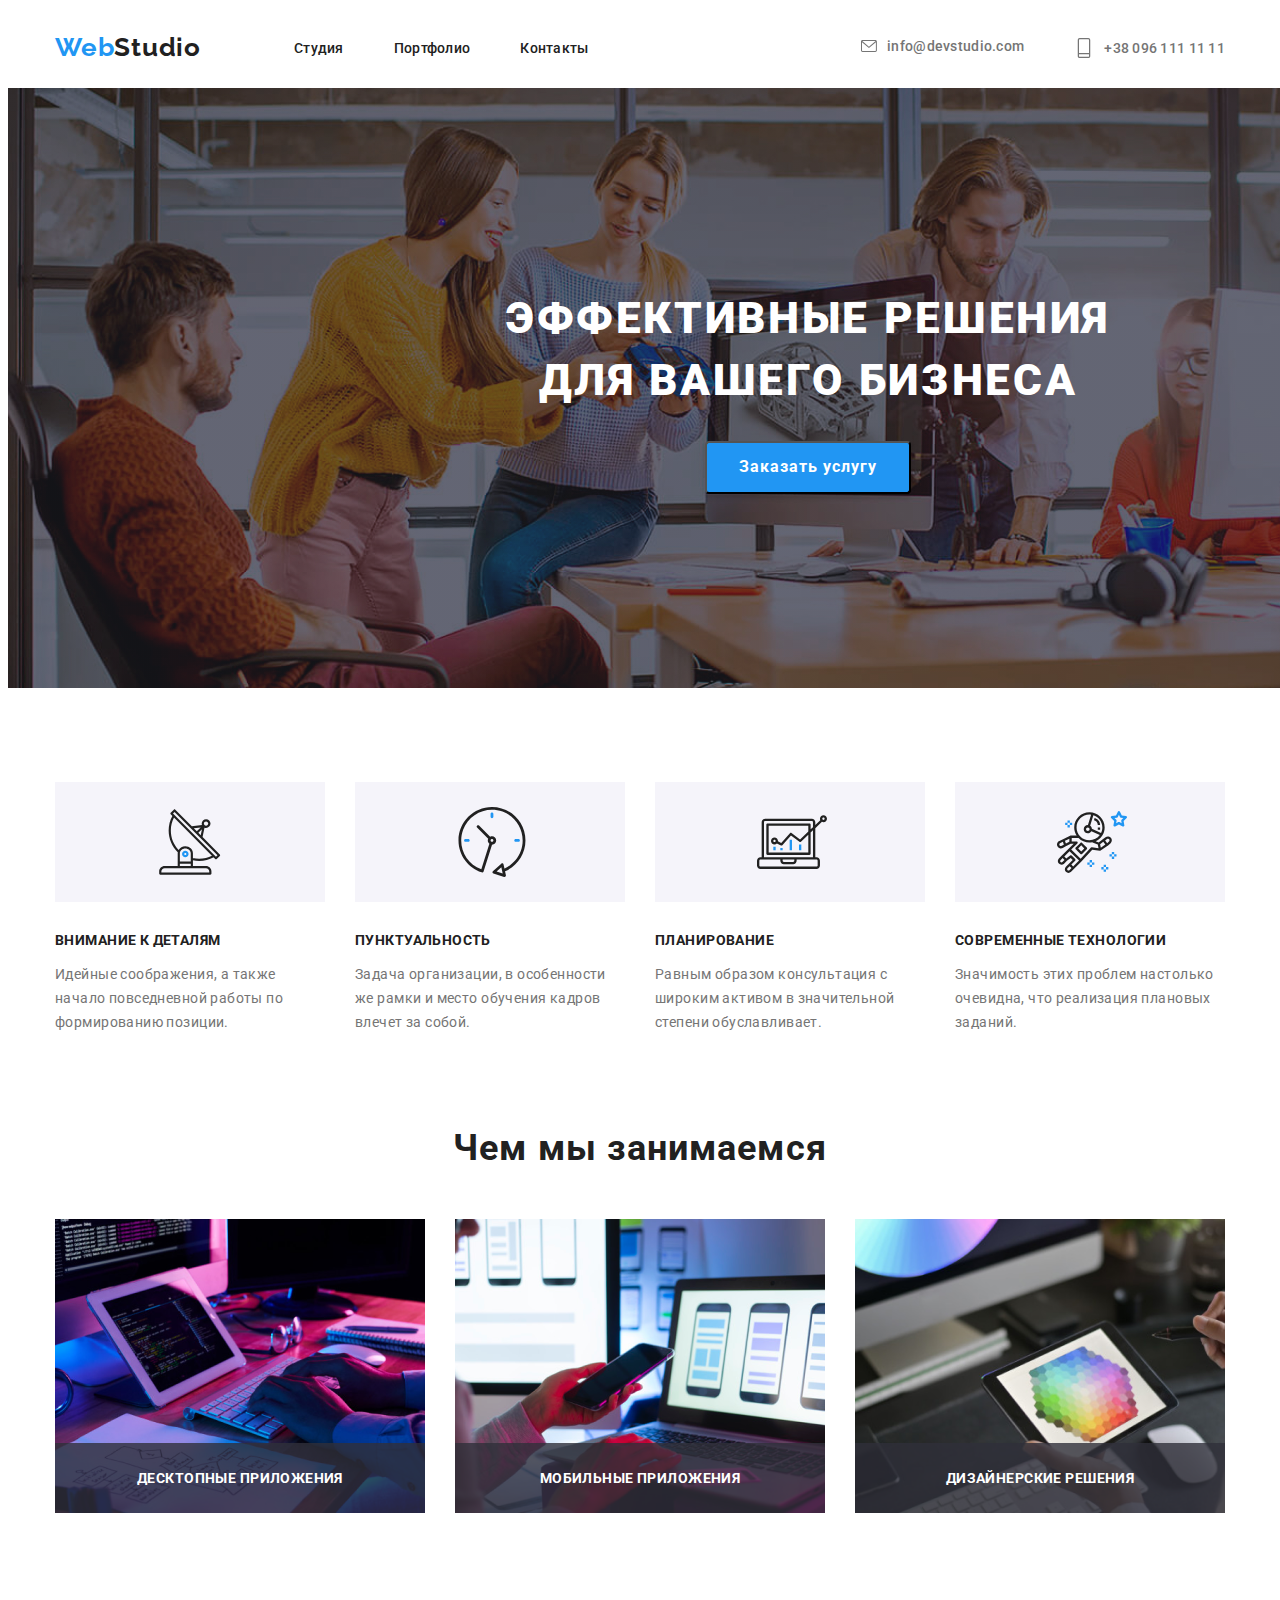
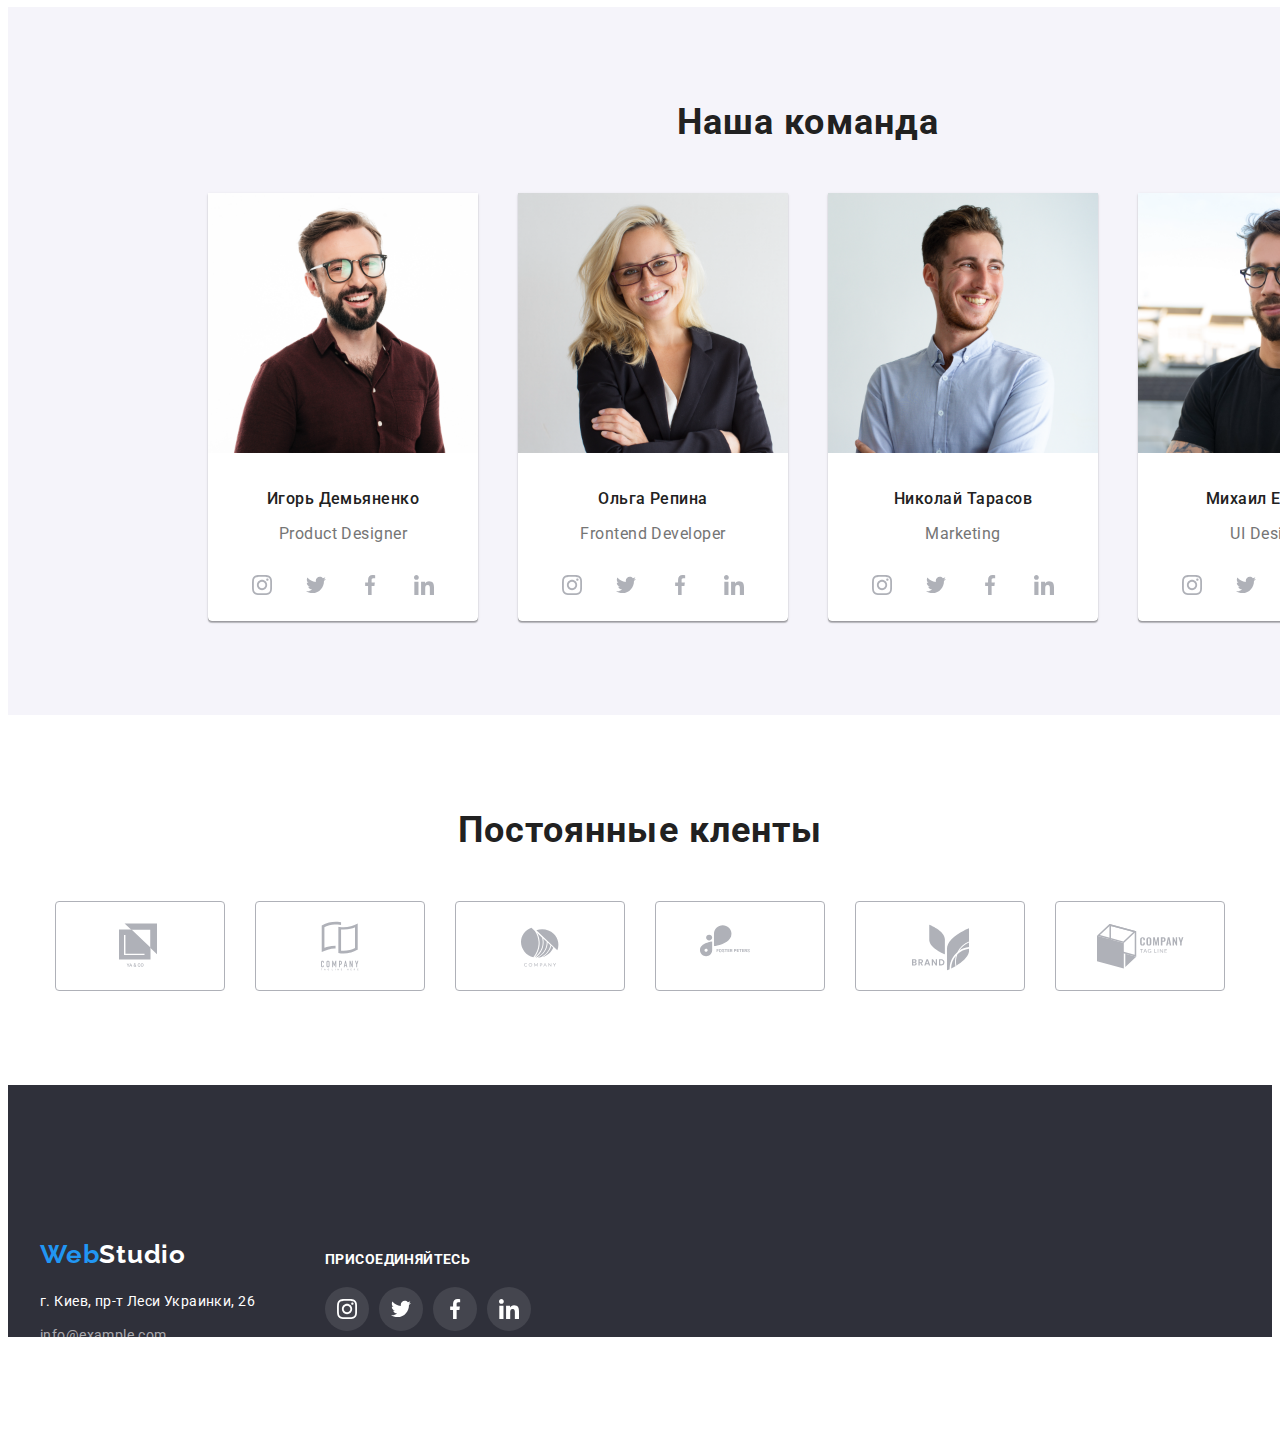
==== index.html @ 030848e9 "готово" ====
<!DOCTYPE html>
<html lang="ru">

<head>
    <meta charset="UTF-8" />
    <meta name="viewport" content="width=device-width, initial-scale=1.0" />
    <link href="https://fonts.googleapis.com/css2?family=Raleway:wght@700&family=Roboto:wght@400;500&display=swap" rel="stylesheet">
    <link rel="stylesheet" href="https://cdnjs.cloudflare.com/ajax/libs/modern-normalize/1.0.0/modern-normalize.min.css"
        integrity="sha512-ISS7cAi1PEhQ8jnbJpJZMd29NlhNj4AWYyLOSp2CE/CsHxTCu+r+t0D2yoJudVrd0/8fTVPUVDzY5Tvli75u/g=="
        crossorigin="anonymous" />
    <link rel="stylesheet" href="./css/main.css" />
    <title>Document</title>
</head>

<body>




    
    <!-- nav -->
    <header class="header">
        <div class="container">
            <nav class="navbar">
                <ul class="list webstudio">
                    <li class="item">
                        <a class="link-portfolio" href="index.html" lang="en"><span
                            class="webstudio-span">Web</span><span class="webstudio-span-studio">Studio</span></a>
                    </li>
                </ul>
                <ul class="list portfolio-contacts">
                   
                       
                    
                    <li class="item"><a class="link-portfolio" href="">Студия</a></li>
                    <li class="item"><a class="link-portfolio" href="portfolio.html">Портфолио</a></li>
                    <li class="item"><a class="link-portfolio" href="">Контакты</a></li>
                </ul>

                <ul class="list contacts">
                    <li class="item">
                       
                        <a class="link-mail" href="mailto:info@devstudio.com" lang="en">
                            <svg class="envelope">
                                <use href = "./img/svg/sprite.svg#envelope">
    
                                </use>
                            </svg>
                            info@devstudio.com</a>
                       
                       
                    </li>
                  
                    <li class="item">
                        
                        <a class="contacts-phone" href="tel:+380961111111">
                            <svg class="smartphone"style="width:20px; height:20px;" >
                                <use href = "./img/svg/sprite.svg#smartphone">
                                    </use>
                            </svg>
                            +38 096 111 11 11</a></li>
                </ul>
            </nav>
        </div>
    </header>
   
        <!-- герой -->
    <section class="hero overlay">
        <div class="container-no-padding-hero">
            <h1 class="hero-title">Эффективные решения для вашего бизнеса</h1>
            <div class="backdrop is-hidden" data-modal>
                 <div class="modal">
                     <button class="close" data-modal-close>
                        <svg class="icon-close">
                            <use href="./img/svg/close.svg">

                            </use>
                        </svg>
                     </button>
                 </div>
            </div>
           
            <button class="hero-link" data-modal-open> Заказать услугу</button>

        
         </div>
    </section>

    <!-- чем мы занимаемся -->

    <section class="features">
       <div class="container-no-padding">
        <div class="flex-container">
            
           <ul class="list flex-container">
               
               <li class="flex-element">
                <div class="tumb">
                    <svg class="clock"  style="width:65.32px; height:70px;">
               <use href = "./img/svg/sprite.svg#antenna"></use>
           </svg>
              </div>
                   
                   
                   <h3>Внимание к деталям</h3>
                   <div class="box">
                    <p class="features-text">Идейные соображения, а также начало повседневной работы по формированию позиции.</p>
                   </div>
                    
            
                   
                  
               </li>
               <li class="flex-element">
                   <div class="tumb">
                         <svg class="clock" style="width:70px; height:70px;">
                    <use href = "./img/svg/sprite.svg#clock"></use>
                </svg>
                   </div>
               
                   
                   <h3 >Пунктуальность</h3>
                   <div class="box">
                    <p class="features-text">Задача организации, в особенности же рамки и место обучения кадров влечет за собой.</p>
                   </div>
                   
                   
                  
               </li>
               <li class="flex-element">
                <div class="tumb">
                    <svg class="clock" style="width:70px; height:70px;">
               <use href = "./img/svg/sprite.svg#diagram"></use>
           </svg>
              </div>
                   <h3 >Планирование</h3>
                   <div class="box">
                        <p class="features-text">Равным образом консультация с широким активом в значительной степени обуславливает.</p>
                   </div>
                   
                   
                   
               </li>
               <li class="flex-element">
                <div class="tumb">
                    <svg class="clock" style = "width: 70px; height:70px;">
               <use href = "./img/svg/sprite.svg#astronaut"></use>
           </svg>
              </div>
               
                   <h3 >Современные технологии</h3>
                   <div class="box">
                    <p class="features-text">Значимость этих проблем настолько очевидна, что реализация плановых заданий.</p>
                   </div>
                    
                  
               </li>
           </ul>

        </div>
        <h2 class="secondary-title">Чем мы занимаемся</h2>
        <ul class="list flex-container-pictures">
            <li class="features-pictures"><img src="./img/img.png" alt="">
                <div class="pictures-transit">
                    <p>
                        Десктопные приложения
                    </p>
                </div>
            </li>
            <li class="features-pictures"><img src="./img/img-2.png" alt="">
                 <div class="pictures-transit">
                    <p>
                        Мобильные приложения
                    </p>
                </div>
            </li>
            <li class="features-pictures"><img src="./img/img-3.png" alt="">
                 <div class="pictures-transit">
                    <p>
                        Дизайнерские решения
                    </p>
                </div>
            </li>
        </ul>
    </div>

    </section>

    <!-- наша команда -->

    <section class="our-team">
      
     <div class="team-container">
         <div class="team-title">
            <h2 class="clients-title">
                Наша команда
            </h2>
         </div>
        
         <ul class="team-list list">
             <li class="item-team">
                 <div class="card">
                    <img class="card-image" src="./img/team/img-4.png" alt="team-mate" />
                    <div class="card-content">
                        <h3 class="team-member">
                            Игорь Демьяненко
                        </h3>
                        <p class="team-text" style="margin: 0;">
                            Product Designer
                        </p>
                        <ul class="list social-networks">
                            <li class="social-networks-item">
                                <a class="social-networks-link" href="https://instagram.com" target="blank" rel="noopener noreferer" aria-label="Instagram">
                                <svg class="social-networks-icons">
                                    <use href = "./img/svg/sprite.svg#instagram"></use>
                                </svg>
                                </a>

                            </li>
                            <li class="social-networks-item">
                                <a class="social-networks-link" href="https://twitter.com" target="blank" rel="noopener noreferer" aria-label="Twitter">
                                <svg class="social-networks-icons">
                                    <use href = "./img/svg/sprite.svg#twitter"></use>
                                </svg>
                                </a>
                            </li>
                            <li class="social-networks-item">
                                <a class="social-networks-link" href="https://facebook.com" target="blank" rel="noopener noreferer" aria-label="Facebook">
                                <svg class="social-networks-icons">
                                    <use href = "./img/svg/sprite.svg#facebook"></use>
                                </svg>
                                </a>
                            </li>
                            <li class="social-networks-item">
                                <a class="social-networks-link" href="https://linkedin.com" target="blank" rel="noopener noreferer" aria-label="linkedin">
                                <svg class="social-networks-icons">
                                    <use href = "./img/svg/sprite.svg#linkedin"></use>
                                </svg>
                                </a>
                            </li>
                        </ul>
                        <!-- конец div card-content -->
                        </div>
                
                <!-- конец div card-content -->
                </div>
                <!-- конец item-team -->
             </li>

             
             <li class="item-team">
                <div class="card">
                    <img class="card-image" src="./img/team/img-5.png" alt="team-mate" />
                    <div class="card-content" >
                        <h3 class="team-member">
                            Ольга Репина
                        </h3>
                        <p class="team-text">
                            Frontend Developer
                        </p>
                        <ul class="list social-networks">
                            <li class="social-networks-item">
                                <a class="social-networks-link" href="https://instagram.com" target="blank" rel="noopener noreferer" aria-label="Instagram">
                                <svg class="social-networks-icons">
                                    <use href = "./img/svg/sprite.svg#instagram"></use>
                                </svg>
                                </a>

                            </li>
                            <li class="social-networks-item">
                                <a class="social-networks-link" href="https://twitter.com" target="blank" rel="noopener noreferer" aria-label="Twitter">
                                <svg class="social-networks-icons">
                                    <use href = "./img/svg/sprite.svg#twitter"></use>
                                </svg>
                                </a>
                            </li>
                            <li class="social-networks-item">
                                <a class="social-networks-link" href="https://facebook.com" target="blank" rel="noopener noreferer" aria-label="Facebook">
                                <svg class="social-networks-icons">
                                    <use href = "./img/svg/sprite.svg#facebook"></use>
                                </svg>
                                </a>
                            </li>
                            <li class="social-networks-item">
                                <a class="social-networks-link" href="https://linkedin.com" target="blank" rel="noopener noreferer" aria-label="linkedin">
                                <svg class="social-networks-icons">
                                    <use href = "./img/svg/sprite.svg#linkedin"></use>
                                </svg>
                                </a>
                            </li>
                        </ul>
                        <!-- конец div card-content -->
                        </div>
                
                <!-- конец div card-content -->
                </div>
                <!-- конец item-team -->
             </li>

             <li class="item-team">
                 <div class="card">
                    <img class="card-image" src="./img/team/img-6.png" alt="team-mate"/>
                    <div class="card-content">
                        <h3 class="team-member">
                            Николай Тарасов
                        </h3>
                        <p class="team-text">
                            Marketing
                        </p>
                        <ul class="list social-networks">
                            <li class="social-networks-item">
                                <a class="social-networks-link" href="https://instagram.com" target="blank" rel="noopener noreferer" aria-label="Instagram">
                                <svg class="social-networks-icons">
                                    <use href = "./img/svg/sprite.svg#instagram"></use>
                                </svg>
                                </a>

                            </li>
                            <li class="social-networks-item">
                                <a class="social-networks-link" href="https://twitter.com" target="blank" rel="noopener noreferer" aria-label="Twitter">
                                <svg class="social-networks-icons">
                                    <use href = "./img/svg/sprite.svg#twitter"></use>
                                </svg>
                                </a>
                            </li>
                            <li class="social-networks-item">
                                <a class="social-networks-link" href="https://facebook.com" target="blank" rel="noopener noreferer" aria-label="Facebook">
                                <svg class="social-networks-icons">
                                    <use href = "./img/svg/sprite.svg#facebook"></use>
                                </svg>
                                </a>
                            </li>
                            <li class="social-networks-item">
                                <a class="social-networks-link" href="https://linkedin.com" target="blank" rel="noopener noreferer" aria-label="linkedin">
                                <svg class="social-networks-icons">
                                    <use href = "./img/svg/sprite.svg#linkedin"></use>
                                </svg>
                                </a>
                            </li>
                        </ul>
                        <!-- конец div card-content -->
                        </div>
                
                <!-- конец div card-content -->
                </div>
                <!-- конец item-team -->
             </li>
             

             <li class="item-team">
                <div class="card">
                    <img class="card-image" src="./img/team/img-7.png" alt="team-mate" style= "width:270px"/>
                    <div class="card-content">
                        <h3 class="team-member" >
                            Михаил Ермаков
                        </h3>
                        <p class="team-text">
                            UI Designer
                        </p>
                       
                        <ul class="list social-networks">
                            <li class="social-networks-item">
                                <a class="social-networks-link" href="https://instagram.com" target="blank" rel="noopener noreferer" aria-label="Instagram">
                                <svg class="social-networks-icons">
                                    <use href = "./img/svg/sprite.svg#instagram"></use>
                                </svg>
                                </a>

                            </li>
                            <li class="social-networks-item">
                                <a class="social-networks-link" href="https://twitter.com" target="blank" rel="noopener noreferer" aria-label="Twitter">
                                <svg class="social-networks-icons">
                                    <use href = "./img/svg/sprite.svg#twitter"></use>
                                </svg>
                                </a>
                            </li>
                            <li class="social-networks-item">
                                <a class="social-networks-link" href="https://facebook.com" target="blank" rel="noopener noreferer" aria-label="Facebook">
                                <svg class="social-networks-icons">
                                    <use href = "./img/svg/sprite.svg#facebook"></use>
                                </svg>
                                </a>
                            </li>
                            <li class="social-networks-item">
                                <a class="social-networks-link" href="https://linkedin.com" target="blank" rel="noopener noreferer" aria-label="linkedin">
                                <svg class="social-networks-icons">
                                    <use href = "./img/svg/sprite.svg#linkedin"></use>
                                </svg>
                                </a>
                            </li>
                        </ul>
                        
                    </div>
                 </div>
             </li>
             <!-- конец team-list -->
         </ul>
         
         <!-- конец дива team-container -->
             </div>  
         <!--конец секции наша команда  -->
    </section>


<section class="clients">
    <div class="container">

    
        <h2 class="clients-title">
            Постоянные кленты
        </h2>
        

        
        <ul class="list clients-container">
            <li class= "list-element">
               <a href="" class="clients-link">
                   <svg class="logo logo-clients-one">
                       <use href = "./img/svg/sprite.svg#logo-1">

                       </use>
                   </svg>
               </a> 
            </li>

            <li class= "list-element">
                <a href="" class="clients-link">
                    <svg class="logo logo-clients-two">
                        <use href = "./img/svg/sprite.svg#logo-2">
 
                        </use>
                    </svg>
                </a> 
             </li>
             <li class= "list-element">
                <a href="" class="clients-link">
                    <svg class="logo logo-clients-three">
                        <use href = "./img/svg/sprite.svg#logo-3">
 
                        </use>
                    </svg>
                </a> 
             </li>
             <li class= "list-element">
                <a href="" class="clients-link">
                    <svg class=" logo logo-clients-four">
                        <use href = "./img/svg/sprite.svg#logo-4">
 
                        </use>
                    </svg>
                </a> 
             </li>
             <li class= "list-element">
                <a href="" class="clients-link">
                    <svg class="logo logo-clients-five">
                        <use href = "./img/svg/sprite.svg#logo-5">
 
                        </use>
                    </svg>
                </a> 
             </li>
             <li class= "list-element">
                <a href="" class="clients-link">
                    <svg class=" logo logo-clients-six">
                        <use href = "./img/svg/sprite.svg#logo-6">
 
                        </use>
                    </svg>
                </a> 
             </li>

        </ul>
    </div>
    
    
</section>

   
    <section class="footer-section">
       
            <footer class="footer container">
                <div class="adress">
                <a class="footer-webstudio-link" href=""><span class="webstudio-span">Web</span><span
                        class="footer-webstudio-span-studio">Studio</span></a>
                <address class="footer-address">
                    <span class="address-span">
                        г. Киев, пр-т Леси Украинки, 26 <br />
                    </span>
                    
                    <a class="address-contacts-mail" href="mailto:info@example.com">info@example.com</a>
                   
                    <a class="address-contacts-phone" href="tel:+380991111111">+38 099 111 11 11</a>
                </address>
        </div>
      
           <div class="footer-title">
           
           </div> 
        <div class="join">
                <h4 class="footer-joinup-title">Присоединяйтесь</h4>
            
                <ul class="list social-networks">
                    <li class="social-networks-item">
                        <a class="footer-networks-link" href="https://instagram.com" target="blank" rel="noopener noreferer" aria-label="Instagram">
                        <svg class="footer-networks-icons">
                            <use href = "./img/svg/sprite.svg#instagram"></use>
                        </svg>
                        </a>

                    </li>
                    <li class="social-networks-item">
                        <a class="footer-networks-link" href="https://twitter.com" target="blank" rel="noopener noreferer" aria-label="Twitter">
                        <svg class="footer-networks-icons">
                            <use href = "./img/svg/sprite.svg#twitter"></use>
                        </svg>
                        </a>
                    </li>
                    <li class="social-networks-item">
                        <a class="footer-networks-link" href="https://facebook.com" target="blank" rel="noopener noreferer" aria-label="Facebook">
                        <svg class="footer-networks-icons">
                            <use href = "./img/svg/sprite.svg#facebook"></use>
                        </svg>
                        </a>
                    </li>
                    <li class="social-networks-item">
                        <a class="footer-networks-link" href="https://linkedin.com" target="blank" rel="noopener noreferer" aria-label="linkedin">
                        <svg class="footer-networks-icons">
                            <use href = "./img/svg/sprite.svg#linkedin"></use>
                        </svg>
                        </a>
                    </li>
                </ul>
               
            </div>
            </footer>
       
    </section>

  

     <script src="./js/modal.js"></script>
</body>

</html>
---- css/main.css ----
/* осановные утилиты */
html {
  box-sizing: border-box;
}

*,
*::before,
*::after {
  box-sizing: inherit;
}


img {
  display: inline-block;
  max-width: 100%;
  height: auto;
}

.list {
  list-style: none;
  padding: 0;
  margin: 0;
}

.header>.container {
  height: 80px;
}

.container {
  width: 1200px;
  margin-left: auto;
  margin-right: auto;
  padding-right: 15px;
  padding-left: 15px;

}

:root {
  --title-text-color: #212121;
  --accent-color: #2196f3;
  --primary-white-color: #ffffff;
  --main-text-color: #757575;
  --hero-bcg-color: #2f303a;
  --team-bcg-color: #f5f4fa;
  --footer-bcg: #2f303a;
  --address-mail: rgba(255, 255, 255, 0.6);
}


/*/ здесь прописываем ховеры и фокусы /*/
.link-portfolio:hover {
  color: var(--accent-color);
}

.link-portfolio:focus {
  color: var(--accent-color);
}

/* section{
  padding-top: 94px;
  padding-bottom: 94px;
} */

/* navbar */





.navbar {
  display: flex;
  align-items: center;
  justify-content: center;
  height: 80px;
}

.navbar-portfolio {
  display: flex;
  align-items: center;
  justify-content: center;
  height: 80px;
  border-bottom: 1px solid #ECECEC;
}

.webstudio {
  margin-right: 93px;
}

.portfolio-contacts {
  padding: 0;
  margin: 0;
  display: flex;
}

/* .portfolio-contacts .item{
    margin-right: 50px;
  }
  .portfolio-contacts .item:last-child{
    margin-right: 0;
  } */
.portfolio-contacts .item:not(:last-child) {
  margin-right: 50px;
}

.contacts {
  padding: 0;
  margin: 0;
}

.footer-webstudio-link {
  text-decoration: none;
}

.webstudio-span {
  color: var(--accent-color);

  font-family: Raleway;
  font-style: normal;
  font-weight: bold;
  font-size: 26px;
  line-height: 1.2;
  /* identical to box height */
  letter-spacing: 0.03em;
}

.webstudio-span-studio {
  color: var(--title-text-color);
  font-family: Raleway;
  font-style: normal;
  font-weight: 700;
  font-size: 26px;
  line-height: 1.2;
  /* identical to box height */
  letter-spacing: 0.03em;

}

.footer-webstudio-span-studio {
  color: var(--primary-white-color);
  font-family: Raleway;
  font-style: normal;
  font-weight: 700;
  font-size: 26px;
  line-height: 1.2;
  /* identical to box height */
  letter-spacing: 0.03em;


}

.link-portfolio {
  display: block;
  padding-top: 32px;
  padding-bottom: 32px;

  color: var(--title-text-color);
  text-decoration: none;
  font-family: Roboto;
  font-style: normal;
  font-weight: 500;
  font-size: 14px;
  line-height: 1.2;
  letter-spacing: 0.02em;

}


.contacts {
  display: flex;
  margin-left: auto;
}

.contacts .item+.item {
  margin-left: 50px;
}

/*/ теперь прописываю стили для телефона и мейла/*/
.link-mail {
  color: var(--main-text-color);
  font-family: Roboto;
  font-style: normal;
  font-weight: 500;
  font-size: 14px;
  line-height: 1.2;
  letter-spacing: 0.02em;
  text-decoration: none;
  display: flex;
  align-items: center;
}

.envelope {
  width: 16px;
  height: 12px;
  fill: #757575;

  margin-right: 10px;
}

.link-mail:hover {
  color: var(--accent-color);
}

.link-mail:hover .envelope,
.link-mail:focus .envelope {
  fill: var(--accent-color);
}

.mail-envelope {

  align-items: center;

}


.contacts-phone {
  color: var(--main-text-color);
  font-family: Roboto;
  font-style: normal;
  font-weight: 500;
  font-size: 14px;
  line-height: 1.2;
  letter-spacing: 0.02em;
  text-decoration: none;
  display: flex;
  align-items: center;
}

.smartphone {
  width: 10px;
  height: 16px;
  fill: #757575;
  margin-right: 10px;
}

.contacts-phone:hover {
  color: var(--accent-color);
}

.contacts-phone:hover .smartphone,
.contacts-phone:focus .smartphone {
  fill: var(--accent-color);
}

/* закончили с элементами навбара */
/* начинаются  секции */

/* section:not(:last-child){
  padding-top: 94px;
  padding-bottom: 94px;
} */
.header>.container {
  height: 80px;
}

section:not(:last-child) {
  padding-top: 94px;
  padding-bottom: 94px;
}

/* наш герой */

.hero {
  background-color: var(--hero-bcg-color);
  width: 1600px;
  height: 600px;
  margin-right: auto;
  margin-left: auto;




  /* padding-bottom: 91px;
  padding-top:91px; */

  text-align: center;
  padding-bottom: 94px;
}

.overlay {
  height: 600px;
  max-width: 1600px;
  margin-left: auto;
  margin-right: auto;

  background-size: cover;
  background-repeat: no-repeat;
  background-position: center;
  background-image:
    linear-gradient(to right, rgba(47, 48, 58, 0.4), rgba(47, 48, 58, 0.4)),
    url(../img/background/Img-23.jpg);

}

.hero-title {
  color: var(--primary-white-color);
  font-family: Roboto;
  font-style: normal;
  font-weight: 900;
  font-size: 44px;
  line-height: 1.4;
  text-align: center;
  letter-spacing: 0.06em;
  text-transform: uppercase;
  /* горизонтальная геометрия */
  margin: 0;
  padding-top: 106px;
  padding-left: 452px;
  padding-right: 452px;
  padding-bottom: 30px;

}

.hero-link {
  color: var(--primary-white-color);
  background-color: var(--accent-color);
  font-family: Roboto;
  font-style: normal;
  font-weight: bold;
  font-size: 16px;
  line-height: 1.8;
  letter-spacing: 0.06em;
  text-decoration: none;
  border-radius: 4px;
  /* вертикальная геометрия 158пикселя */
  display: inline-block;
  padding: 10px 32px;
  box-shadow: 0px 4px 4px rgba(0, 0, 0, 0.15);
  

}




/* ******************************************** */
/* FEATURES */



.flex-container {

  flex-wrap: wrap;
  display: flex;
  width: 1170px;
  height: 251px;


}

.flex-container-pictures {
  flex-wrap: wrap;
  display: flex;
  width: 1170px;
  height: 294px;


}

.flex-element {
  width: 270px;
  height: 101px;
  margin-right: 30px;


}

.flex-element:nth-last-child(4n+1) {
  margin-right: 0;
}

.tumb {
  width: 270px;
  height: 120px;
  background-color: #F5F4FA;

}

.clock {
  margin-left: 101.54px;
  margin-right: 101.54px;
  margin-top: 25px;
  margin-bottom: 25px;
}

.satelitte {
  margin-left: 102.34px;
  margin-right: 102.34px;
  margin-top: 25px;
  margin-bottom: 25px;
}


.features-text {
  color: var(--main-text-color);

  font-family: Roboto;
  font-style: normal;
  font-weight: 400;
  font-size: 14px;
  line-height: 24px;
  /* or 171% */
  letter-spacing: 0.03em;
  height: 75px;





}

.box {
  display: block;
  width: 270px;
  height: 75px;
  margin-right: 30px;


}


.features-pictures {

  margin-right: 30px;
  width: 370px;
  height: 294px;

}

.features-pictures:nth-last-child(3n+1) {
  margin-right: 0;
}

.flex-element h3 {
  color: var(--title-text-color);
  font-family: Roboto;
  font-style: normal;
  font-weight: bold;
  font-size: 14px;

  letter-spacing: 0.03em;
  text-transform: uppercase;
  margin-top: 30px;
  margin-bottom: 10px;



}

.main-text {
  font-family: Roboto;
  font-style: normal;
  font-weight: normal;
  font-size: 16px;
  line-height: 30px;
  /* identical to box height, or 187% */
  letter-spacing: 0.03em;
  color: #757575;
  /* вертикальная геометрия */
  margin-top: 0;
  margin-bottom: 94px;

}


/* чем мы занимаемся */
.secondary-title {
  color: var(--title-text-color);

  font-family: Roboto;
  font-style: normal;
  font-weight: bold;
  font-size: 36px;
  line-height: 42px;
  text-align: center;
  letter-spacing: 0.03em;


  margin-top: 94px;
  margin-bottom: 50px;


}

.pictures {
  display: flex;
}

.pictures-item {
  width: calc((100%-60)/3);
  margin-right: 30px;
}





/* ***************************************** */
/* НАША КОМАНДА */
.our-team {

  height: 708px;
  width: 1600px;
  background-color: var(--team-bcg-color);
  margin-left: auto;
  margin-right: auto;



}

.team-container {
  margin-left: auto;
  margin-right: auto;
  margin-top: 0;
  width: 1200px;




  /* outline: 2px solid tomato; */
}

.team-title {
  padding-left: 268px;
  padding-right: 268px;

  font-family: Roboto;
  font-style: normal;
  font-weight: bold;
  font-size: 36px;
  line-height: 42px;
  text-align: center;
  letter-spacing: 0.03em;

  color: #212121;


}

.item-team {
  width: 270px;

  margin-right: 30px;

}

.item-team:nth-last-child(4n+1) {
  margin-right: 0;
}

.team-list {
  display: flex;
  justify-content: space-between;
  margin-bottom: 0;
  padding-bottom: 0;





}

.card {
  width: 270px;
  height: 428px;
  overflow: hidden;
  border: transparent;
  box-shadow: 0px 1px 3px rgba(0, 0, 0, 0.12), 0px 1px 1px rgba(0, 0, 0, 0.14), 0px 2px 1px rgba(0, 0, 0, 0.2);
  border-radius: 0px 0px 4px 4px;


}


.card-image {
  display: block;

  width: 270px;
  height: 260px;


}

.card-content {

  background: #FFFFFF;
  box-sizing: border-box;
  border: transparent;
  border-radius: 0px 0px 4px 4px;
  box-shadow: 0px 1px 3px rgba(0, 0, 0, 0.12), 0px 1px 1px rgba(0, 0, 0, 0.14), 0px 2px 1px rgba(0, 0, 0, 0.2);

  padding-left: 24px;
  padding-right: 24px;
  padding-top: 20px;
  padding-bottom: 30px;

  width: 270px;
  height: 168px;


}

.team-member {
  font-family: Roboto;
  font-style: normal;
  font-weight: 500;
  font-size: 16px;
  line-height: 19px;
  /* identical to box height */
  text-align: center;
  letter-spacing: 0.03em;

  color: #212121;
}

.team-text {
  font-family: Roboto;
  font-style: normal;
  font-weight: normal;
  font-size: 16px;
  line-height: 19px;
  /* identical to box height */
  text-align: center;
  letter-spacing: 0.03em;

  color: #757575;

}

.social-networks {
  display: flex;
  justify-content: center;

}

h4 {
  display: block;
}

.social-networks-item:not(:last-child) {
  margin-right: 10px;
}

.social-networks-link {
  width: 44px;
  height: 44px;
  display: flex;
  justify-content: center;
  align-items: center;
  background-color: white;
  border-radius: 50%;

}





.social-networks-link:hover .social-networks-icons {

  fill: white;

}

.social-networks-link:hover {
  background-color: #2196F3;

}

.social-networks-icons {
  width: 20px;
  height: 20px;
  fill: #AFB1B8;
}






/* клиенты */

.client {
  height: 182px;


}

.companys-container {
  margin-left: auto;
  margin-right: auto;
  margin-top: 0;
  width: 1200px;
  height: 182px;
  padding-bottom: 94px;
  padding-top: 94px;
  padding-right: 215px;
  padding-left: 215px;



  /* outline: 2px solid tomato; */
}

.clients-title {
  padding-bottom: 50px;
  margin: 0;

  font-family: Roboto;
  font-style: normal;
  font-weight: bold;
  font-size: 36px;
  line-height: 42px;
  text-align: center;
  letter-spacing: 0.03em;
  /* margin-top: 94px;
  margin-bottom: 50px; */
  color: #212121;


}








.logo-clients-one {
  fill: #AFB1B8;
  width: 44.27px;
  height: 49.23px;

  margin-top: 20px;
  margin-bottom: 20px;
  margin-left: 63px;
  margin-right: 63px;

}

.logo-clients-two {
  fill: #AFB1B8;
  width: 40px;
  height: 50px;

  margin-top: 19px;
  margin-bottom: 19px;
  margin-left: 65px;
  margin-right: 65px;
}

.logo-clients-three {
  fill: #AFB1B8;
  width: 41px;
  height: 42.6px;

  margin-top: 24px;
  margin-bottom: 24px;
  margin-left: 65px;
  margin-right: 65px;

}

.logo-clients-four {
  fill: #AFB1B8;
  width: 79px;
  height: 42px;

  margin-top: 23px;
  margin-bottom: 23px;
  margin-left: 44px;
  margin-right: 44px;

}

.logo-clients-five {
  fill: #AFB1B8;
  width: 59px;
  height: 47px;

  margin-top: 22px;
  margin-bottom: 21px;
  margin-left: 56px;
  margin-right: 55px;

}

.logo-clients-six {
  fill: #AFB1B8;
  width: 88px;
  height: 45px;

  margin-top: 22px;
  margin-bottom: 22px;
  margin-left: 41px;
  margin-right: 40px;

}

.logo-clients:nth-last-child(6n+1) {
  margin-right: 0;
}

.list-element {
  /* outline: 1px solid green; */
}

.clients-link {
  display: flex;

  border: 1px solid #AFB1B8;
  border-radius: 4px;
  width: 170px;
  height: 90px;
  margin: 0;
}




.list-element:hover .logo {
  fill: #2196F3;
}

.list-element:hover .clients-link {
  border-color: #2196F3;
}

.list-element {
  width: 270px;


  margin-right: 30px;
}

.list-element:nth-last-child(6n+1) {
  margin-right: 0;
}


.clients-container {
  display: flex;
  justify-content: space-between;
  padding-bottom:
}




/* подвал */
.footer-section {
  background-color: #2f303a;
  height: 252px;

}

.footer {

  width: 1230px;
  height: 252px;
  margin-right: auto;
  margin-left: auto;
  padding-top: 60px;

  padding-bottom: 161px;
  display: flex;
}

.container-no-padding {
  width: 1200px;
  padding-right: 15px;
  padding-left: 15px;
  margin-left: auto;
  margin-right: auto;





}

.webstudio-link {
  color: #ffffff;
  text-decoration: none;
  display: inline-block;
  margin-bottom: 20px;

}

.address-span {
  color: var(--primary-white-color);
  font-family: Roboto;
  font-style: normal;
  font-weight: normal;
  font-size: 14px;
  line-height: 1.7;
  /* or 171% */
  letter-spacing: 0.03em;

  display: inline-block;
  margin-bottom: 9px;
  margin-top: 20px;

}

.address-mail {
  color: var(--address-mail);

  font-family: Roboto;
  font-style: normal;
  font-weight: normal;
  font-size: 14px;
  line-height: 1.7;
  /* or 171% */
  letter-spacing: 0.03em;

  color: rgba(255, 255, 255, 0.6);
}


.address-contacts-mail {
  font-family: Roboto;
  font-style: normal;
  font-weight: normal;
  font-size: 14px;
  line-height: 24px;
  /* or 171% */
  letter-spacing: 0.03em;

  color: rgba(255, 255, 255, 0.6);
  text-decoration: none;
  margin-bottom: 9px;
  display: block;


}

.address-contacts-phone {
  font-family: Roboto;
  font-style: normal;
  font-weight: normal;
  font-size: 14px;
  line-height: 24px;
  /* or 171% */
  letter-spacing: 0.03em;

  color: rgba(255, 255, 255, 0.6);
  text-decoration: none;

  display: block;

}

/* join */
.join {
  margin-left: 70px;
}


.social-networks {
  display: flex;
  justify-content: center;
  max-width: 100%;
  margin-top: 20px;
}

.footer-joinup-title {
  color: white;
  margin-top: 12px;
  font-family: Roboto;
  font-style: normal;
  font-weight: bold;
  font-size: 14px;
  line-height: 16px;
  letter-spacing: 0.03em;
  text-transform: uppercase;
}




.social-networks-item:not(:last-child) {
  margin-right: 10px;
}

.social-networks-item {
  margin-bottom: 0;
  display: flex;
  width: 44px;
  height: 44px;
  align-items: center;
  padding-bottom: 0;
}

.footer-networks-link {
  width: 44px;
  height: 44px;
  display: flex;
  justify-content: center;
  align-items: center;
  background-color: rgba(255, 255, 255, 0.1);
  border-radius: 50%;


}

.footer-networks-link:hover,
.footer-networks-link:focus {
  background-color: #2196F3;
}



.footer-networks-icons {
  width: 20px;
  height: 20px;
  fill: #FFFFFF;

}


/* portfolio */


.link-portfolio:hover {
  color: var(--accent-color);
}

.link-portfolio:focus {
  color: var(--accent-color);
}


.item-portfolio-features .link-portfolio-features {
  margin-right: 8px;

}

.portfolio-features .item-portfolio-features:last-child {
  margin-right: 0;
}

.portfolio-features {
  display: flex;
  align-items: center;


}

.link-portfolio-features {
  display: block;
  padding-top: 32px;
  padding-bottom: 32px;

  color: var(--title-text-color);
  text-decoration: none;
  font-family: Roboto;
  font-style: normal;
  font-weight: 500;
  font-size: 14px;
  line-height: 1.2;
  letter-spacing: 0.02em;
  min-width: 84px;
  min-height: 26px;



}

.item-portfolio-features {
  background: #F5F4FA;
  border-radius: 4px;

}

.portfolio-buttons {
  display: flex;
  justify-content: center;
  margin-bottom: 50px;
  margin-top: 94px;
}

.button-item {
  margin-right: 8px;
}

.button-items {

  padding: 6px 22px;
  min-width: 73px;
  border-radius: 4px;
  border: transparent;
  background-color: #F5F4FA;
  height: 38px;

  font-family: Roboto;
  font-style: normal;
  font-weight: 500;
  font-size: 16px;
  line-height: 26px;
  /* identical to box height, or 162% */
  text-align: center;
  letter-spacing: 0.03em;

  color: #212121;

}

.button-items-website {
  width: 128px;
  padding: 6px 22px;
  min-width: 73px;
  border-radius: 4px;
  border: transparent;
  background-color: #F5F4FA;
  height: 38px;

  font-family: Roboto;
  font-style: normal;
  font-weight: 500;
  font-size: 16px;
  line-height: 26px;
  /* identical to box height, or 162% */
  text-align: center;
  letter-spacing: 0.03em;

  color: #212121;
}

.button-items-all {
  width: 73px;
  padding: 6px 22px;
  min-width: 73px;
  border-radius: 4px;
  border: transparent;
  background-color: #F5F4FA;
  height: 38px;

  font-family: Roboto;
  font-style: normal;
  font-weight: 500;
  font-size: 16px;
  line-height: 26px;
  /* identical to box height, or 162% */
  text-align: center;
  letter-spacing: 0.03em;

  color: #212121;
}

.button-items-apps {
  width: 145px;
  padding: 6px 22px;
  min-width: 73px;
  border-radius: 4px;
  border: transparent;
  background-color: #F5F4FA;
  height: 38px;

  font-family: Roboto;
  font-style: normal;
  font-weight: 500;
  font-size: 16px;
  line-height: 26px;
  /* identical to box height, or 162% */
  text-align: center;
  letter-spacing: 0.03em;

  color: #212121;
}

.button-items-disign {
  width: 103px;
  padding: 6px 22px;
  min-width: 73px;
  border-radius: 4px;
  border: transparent;
  background-color: #F5F4FA;
  height: 38px;

  font-family: Roboto;
  font-style: normal;
  font-weight: 500;
  font-size: 16px;
  line-height: 26px;
  /* identical to box height, or 162% */
  text-align: center;
  letter-spacing: 0.03em;

  color: #212121;
}

.button-items-marketing {
  width: 130px;
  padding: 6px 22px;
  min-width: 73px;
  border-radius: 4px;
  border: transparent;
  background-color: #F5F4FA;
  height: 38px;

  font-family: Roboto;
  font-style: normal;
  font-weight: 500;
  font-size: 16px;
  line-height: 26px;
  /* identical to box height, or 162% */
  text-align: center;
  letter-spacing: 0.03em;

  color: #212121;
}


.button-items-all:hover {
  background-color: #2196F3;
  color: white;
}

.button-items-website:hover {
  background-color: #2196F3;
  color: white;
}

.button-items-apps:hover {
  background-color: #2196F3;
  color: white;
}

.button-items-disign:hover {
  background-color: #2196F3;
  color: white;
}

.button-items-marketing:hover {
  background-color: #2196F3;
  color: white;
}

/* картинки */
.card-container-portfolio {
  width: 1230px;
  margin-left: auto;
  margin-right: auto;
  padding-left: 15px;
  padding-right: 15px;

  margin-bottom: 94px;

}

.flex-container-portfolio {
  display: flex;
  flex-wrap: wrap;
  width: 1200px;
  padding-left: 15px;
  padding-right: 15px;

}

/* .pictures-portfolio-item{
  display: flex;
  flex-wrap: wrap;
  width: calc((100%-60px)/3);
} */
.card-portfolio {

  width: 370px;
  height: 404px;

  margin-right: 30px;
  margin-bottom: 30px;

  overflow: hidden;
  border: 1px solid #EEEEEE;
}

.card-portfolio:nth-last-child(-n+3) {
  margin-bottom: 0;
}

.card-portfolio:nth-last-child(3n+1) {
  margin-right: 0;
}




.card-image-portfolio {
  display: block;

}

.card-content-portfolio {

  background: #FFFFFF;
  box-sizing: border-box;





}

.features-title {
  font-family: Roboto;
  font-style: normal;
  font-weight: bold;
  font-size: 18px;
  line-height: 36px;
  /* identical to box height, or 200% */
  letter-spacing: 0.06em;
  color: #212121;
  margin-bottom: 4px;
  margin-top: 20px;
  margin-left: 24px;

}

.card-text {
  font-family: Roboto;
  font-style: normal;
  font-weight: normal;
  font-size: 16px;
  line-height: 30px;
  /* identical to box height, or 187% */
  letter-spacing: 0.03em;

  color: #757575;
  margin-left: 24px;
  margin-top: 0;
  margin-bottom: 20px;
}


.card-portfolio:hover,
.card-portfolio:focus {
  cursor: pointer;
  border: 1px solid #EEEEEE;
  box-sizing: border-box;
  box-shadow: 0px 1px 1px rgba(0, 0, 0, 0.12), 0px 4px 4px rgba(0, 0, 0, 0.06), 1px 4px 6px rgba(0, 0, 0, 0.16);

}

/*********РИСУЕМ АНИМАЦИЮ********/

.product-thumb {
  position: relative;
  overflow: hidden;
}

/* .product-thumb:hover::before{
  opacity: 1;
} */
.product-thumb::before {

  display: inline-block;
  content: "";
  position: absolute;
  width: 100%;
  height: 100%;

  background-color: rgba(33, 150, 243, 0.9);
  opacity: 0;
  transform: translateY(100%);
  transition: transform 250ms cubic-bezier(0.4, 0, 0.2, 1);

}

.card-portfolio:hover .product-thumb::before {
  transform: translateY(0);
  opacity: 1;


}

.transition-text {
  padding: 30px;
  position: absolute;
  top: 0;
  left: 0;
  width: 322px;
  height: 168px;
  opacity: 0;

  transform: translateY(100%);
  transition: transform 250ms cubic-bezier(0.4, 0, 0.2, 1);
}

.card-portfolio:hover .transition-text {
  opacity: 1;
  transform: translateY(0);


}

.transition-text p {
  font-family: Roboto;
  font-style: normal;
  font-weight: normal;
  font-size: 18px;
  line-height: 28px;
  /* or 156% */
  letter-spacing: 0.03em;

  color: #FFFFFF;
}



/* анимация в индекс html */
.features-pictures{
  position: relative;
}

.pictures-transit{
  display: inline-block;
  position: absolute;
  bottom: 0;
  left: 0;
  width: 100%;
  height: 70px;
  background-color: rgba(47, 48, 58, 0.8);
}
.pictures-transit p{
  font-family: Roboto;
  font-style: normal;
  font-weight: bold;
  font-size: 14px;
  line-height: 16px;
  text-align: center;
  letter-spacing: 0.03em;
  text-transform: uppercase;
  margin: 27px 82px;
  color: #FFFFFF;
}
.link-portfolio{
  position: relative;
}
.link-portfolio::before{
  display: inline-block;
  content: "";
  position: absolute;
  bottom: 0;
  left: 0;
  width: 48px;
  height: 4px;
  background-color: var(--accent-color);
  border-radius: 2px;
  opacity: 0;
}

.link-portfolio:hover::before{
  opacity: 1;
}

.hero{
  position: relative;
}
.backdrop{
  position: absolute;
  top: 0;
  left: 0;
  width: 1600px;
  height: 1024px;
  background: rgba(0, 0, 0, 0.2);
}

.backdrop.is-hidden {
  opacity: 0;
  pointer-events: none;
}
.modal{
   position: absolute;
   top: 50%;
   left: 50%;
   transform: translate(-50%, -50%);
  width: 528px;
  height: 581px;
  background: #FFFFFF;
  box-shadow: 0px 1px 3px rgba(0, 0, 0, 0.12),
  0px 1px 1px rgba(0, 0, 0, 0.14),
  0px 2px 1px rgba(0, 0, 0, 0.2);
  border-radius: 4px;
 
}
.close{
  position: absolute;
  top: 0;
  right: 0;
 
}

.icon-close{
width: 30px;
height: 30px;
}
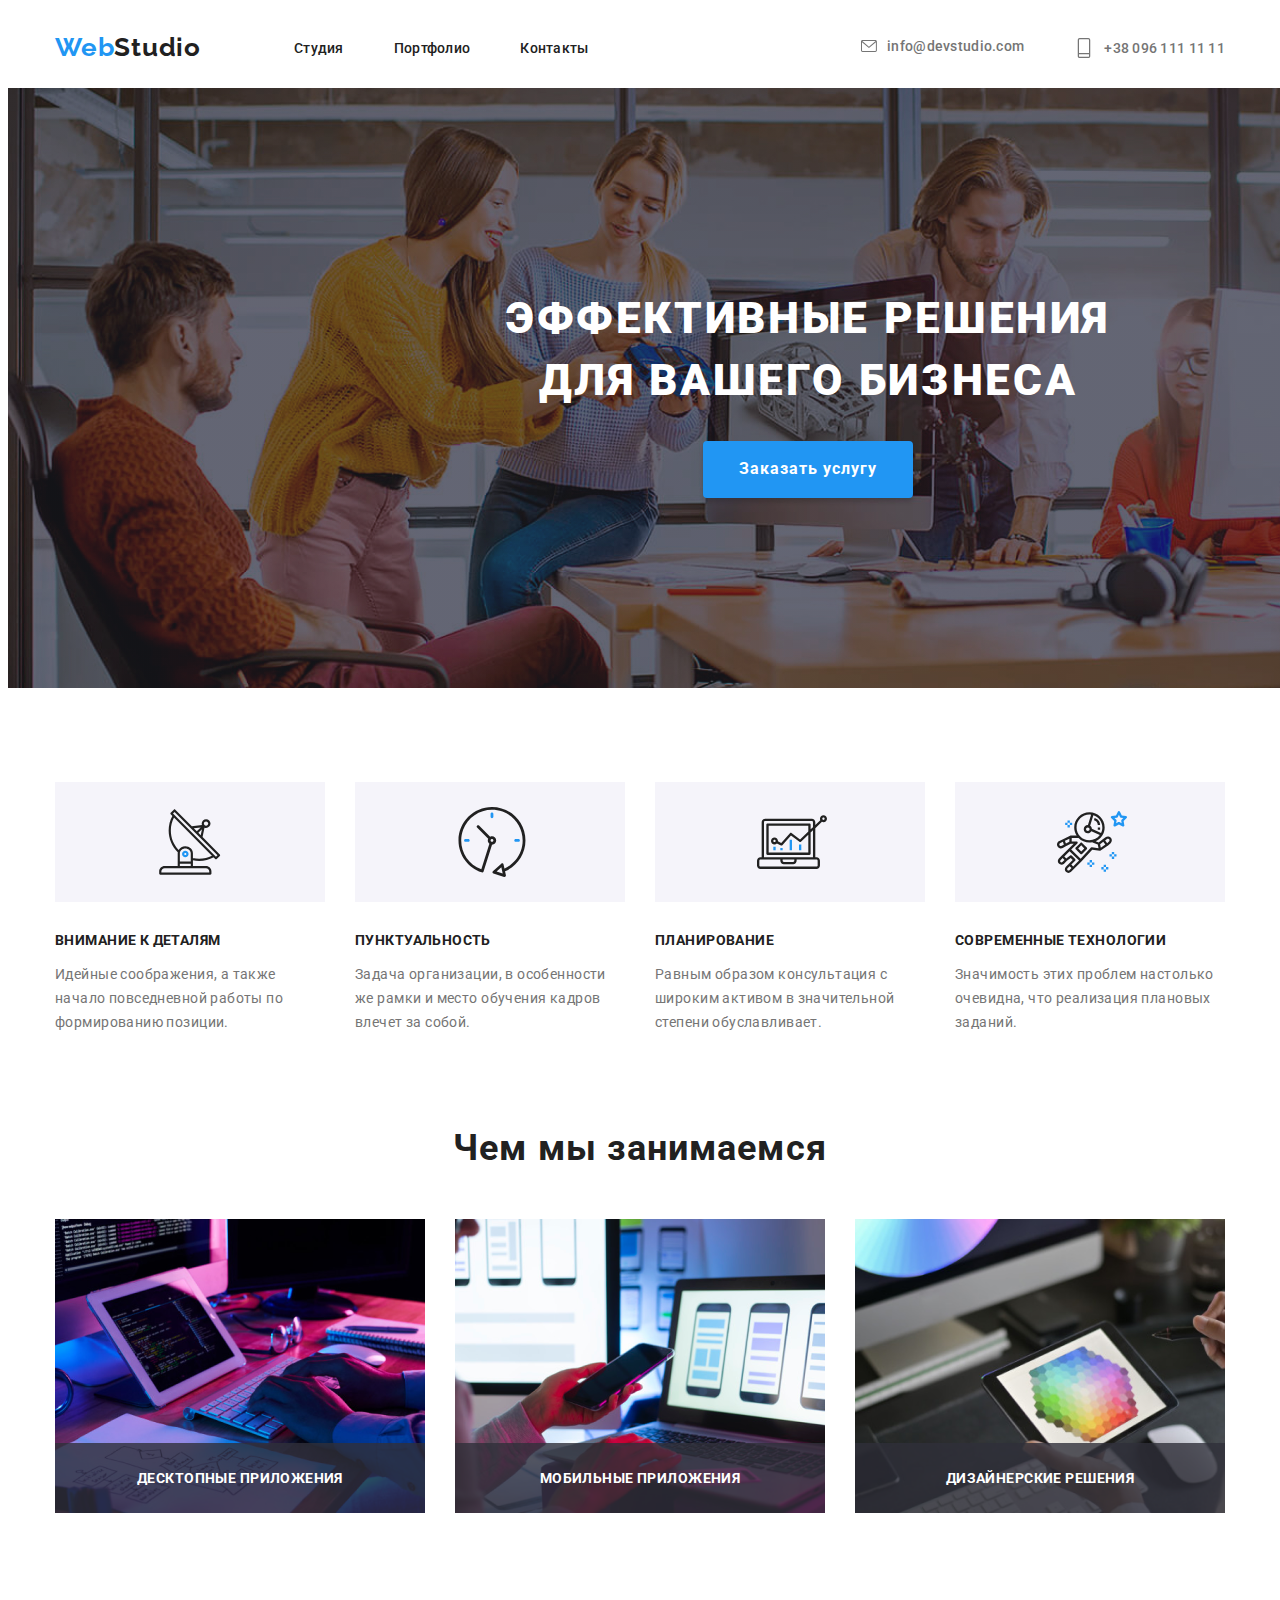
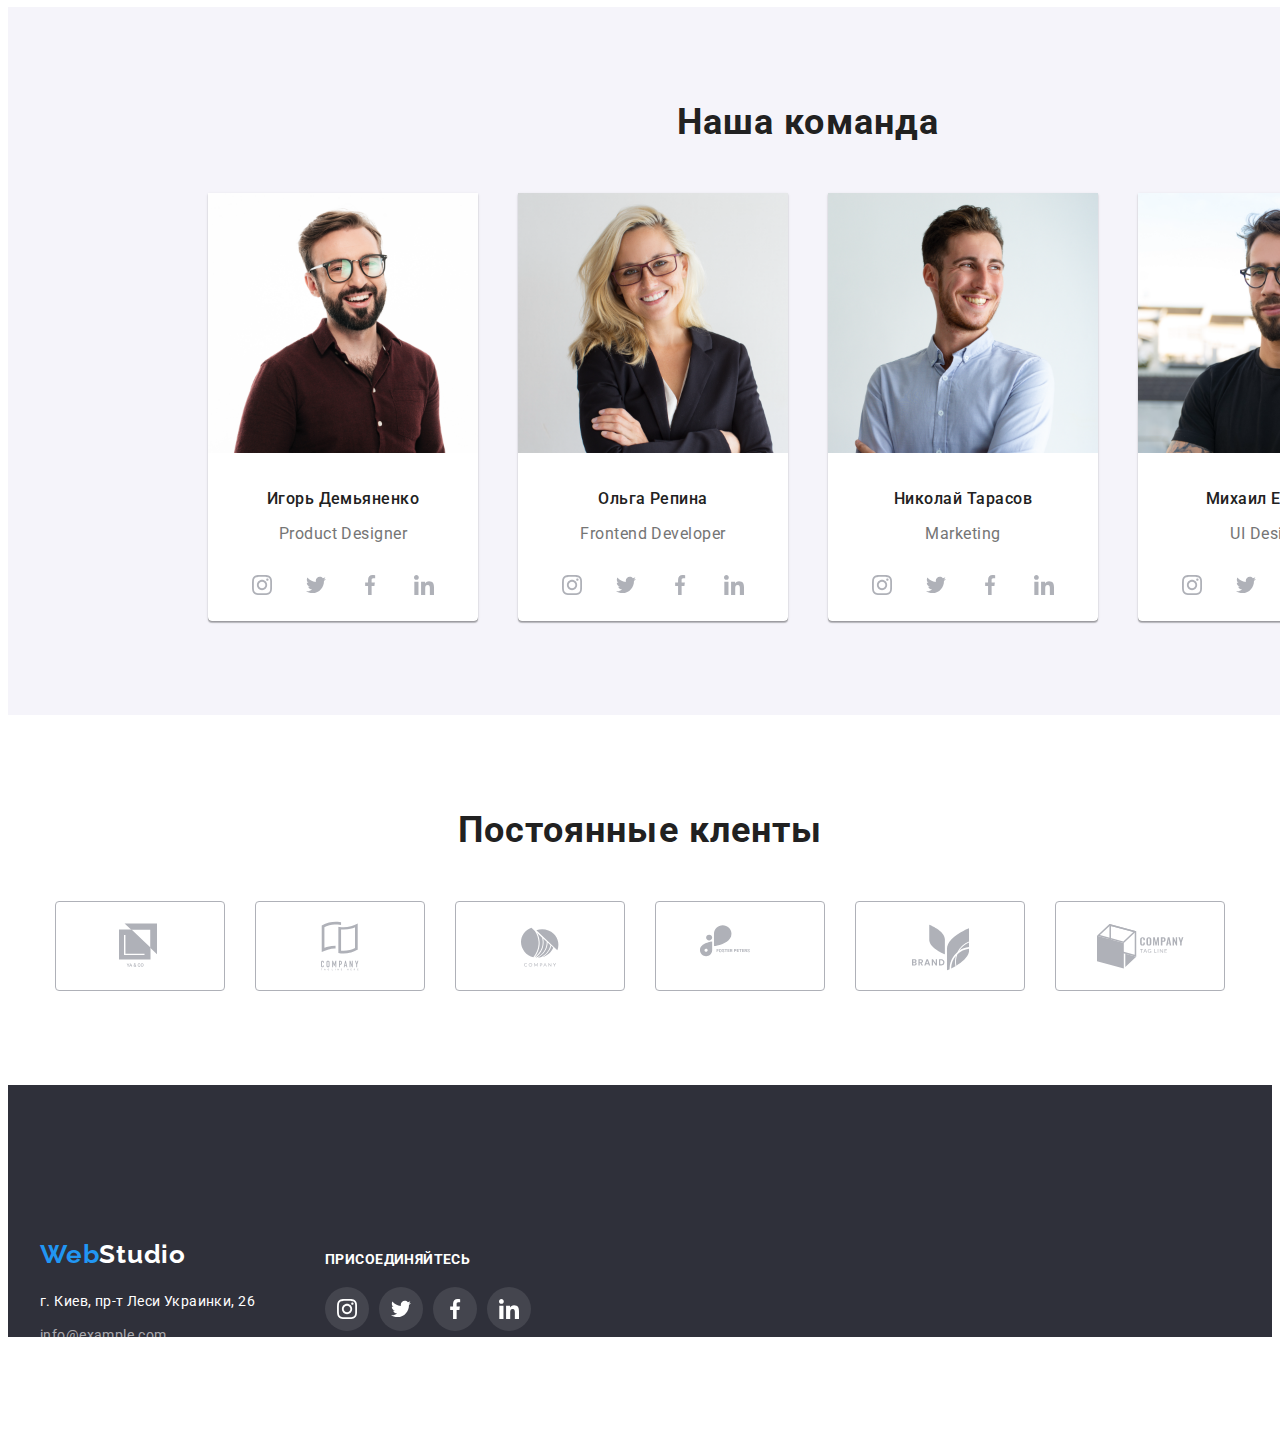
==== commit 290b9def: "index.html valid now" ====
--- a/index.html
+++ b/index.html
@@ -54,7 +54,7 @@
                     <li class="item">
                         
                         <a class="contacts-phone" href="tel:+380961111111">
-                            <svg class="smartphone"style="width:20px; height:20px;" >
+                            <svg class="smartphone" style="width:20px; height:20px;" >
                                 <use href = "./img/svg/sprite.svg#smartphone">
                                     </use>
                             </svg>
@@ -72,7 +72,7 @@
                  <div class="modal">
                      <button class="close" data-modal-close>
                         <svg class="icon-close">
-                            <use href="./img/svg/close.svg">
+                            <use href="./img/svg/symbol-defs.svg#icon-close">
 
                             </use>
                         </svg>
--- a/css/main.css
+++ b/css/main.css
@@ -324,12 +324,14 @@
   /* вертикальная геометрия 158пикселя */
   display: inline-block;
   padding: 10px 32px;
-  box-shadow: 0px 4px 4px rgba(0, 0, 0, 0.15);
+  box-shadow: 0px 4px 4px rgba(0, 0, 0, 0.15); 
   
 
 }
 
-
+button.hero-link{
+  border: 4px solid var(--accent-color);
+}
 
 
 /* ******************************************** */
@@ -1489,10 +1491,17 @@
   position: absolute;
   top: 0;
   right: 0;
+  border: 1px solid white;
+  background-color: #fff;
  
 }
 
 .icon-close{
+
 width: 30px;
 height: 30px;
-}+fill: white;
+background-color: white;
+border: 1px solid rgba(0, 0, 0, 0.1);
+border-radius: 50%;
+} 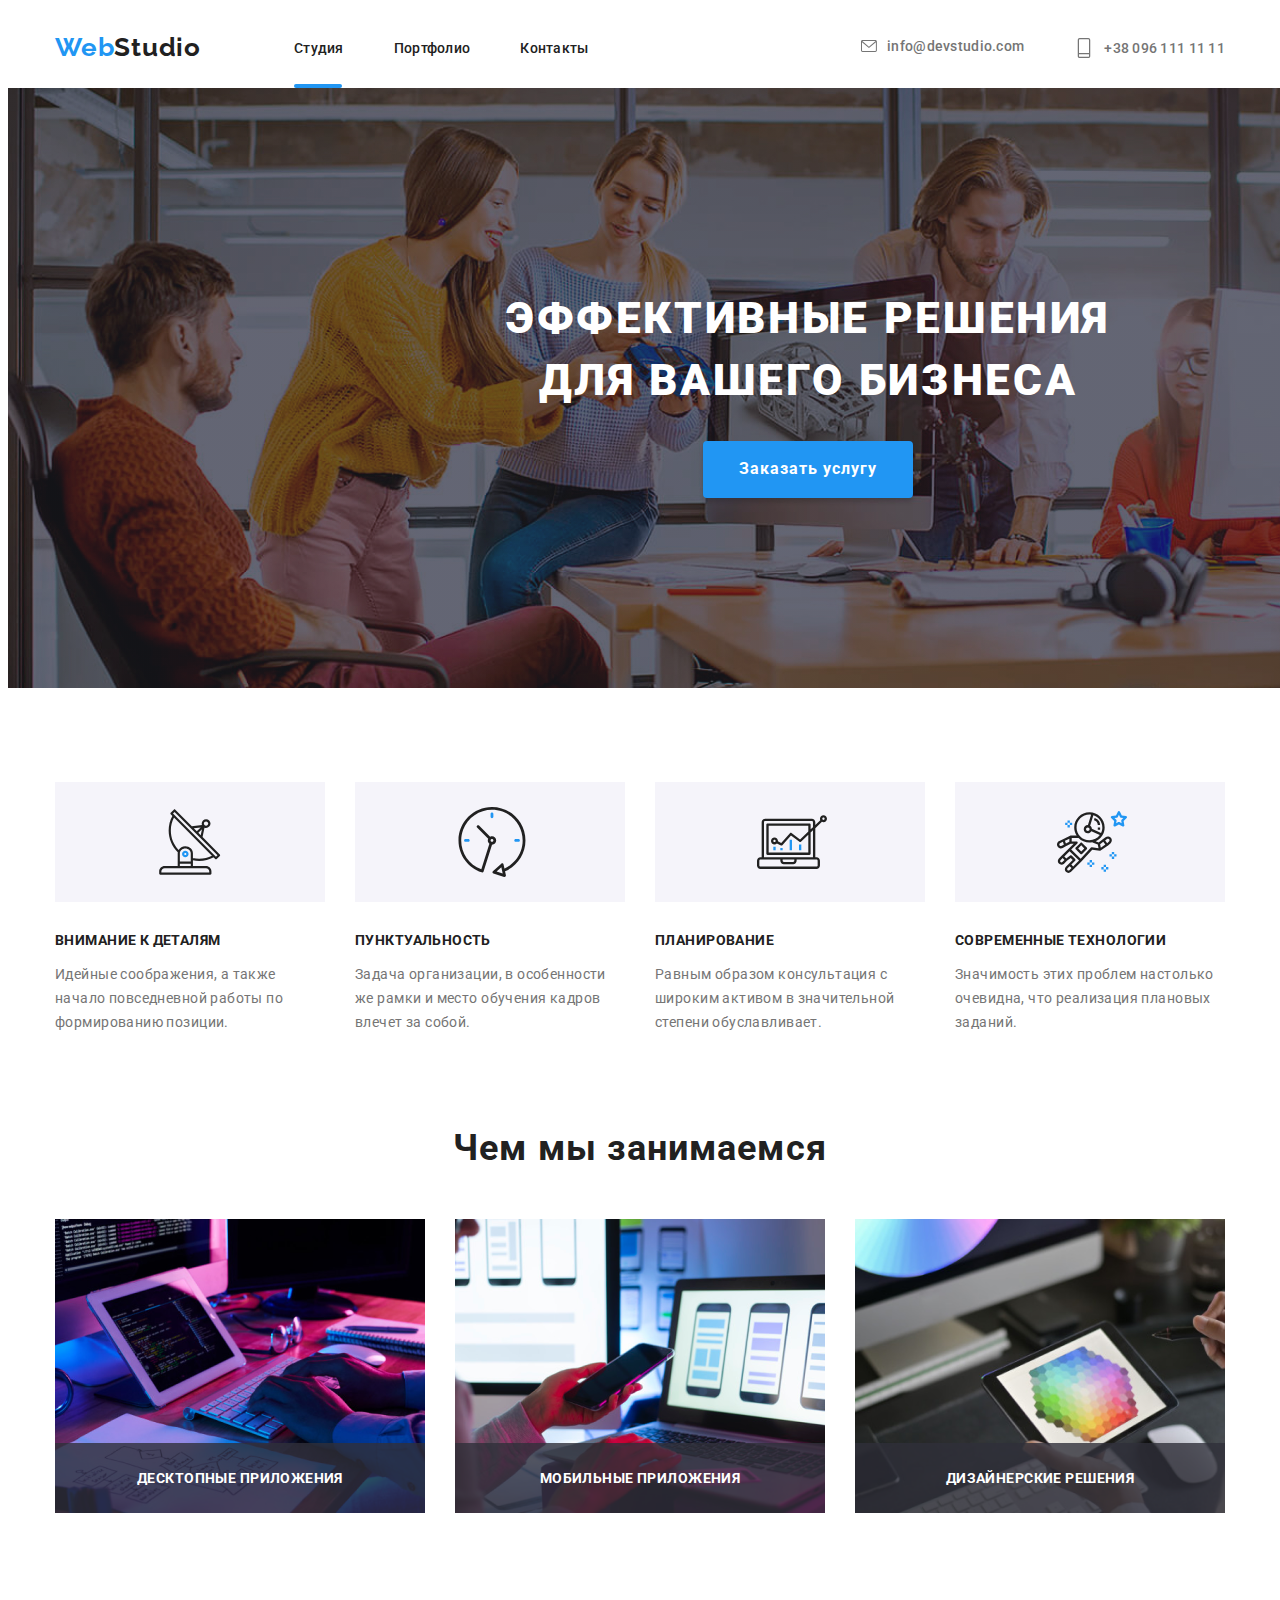
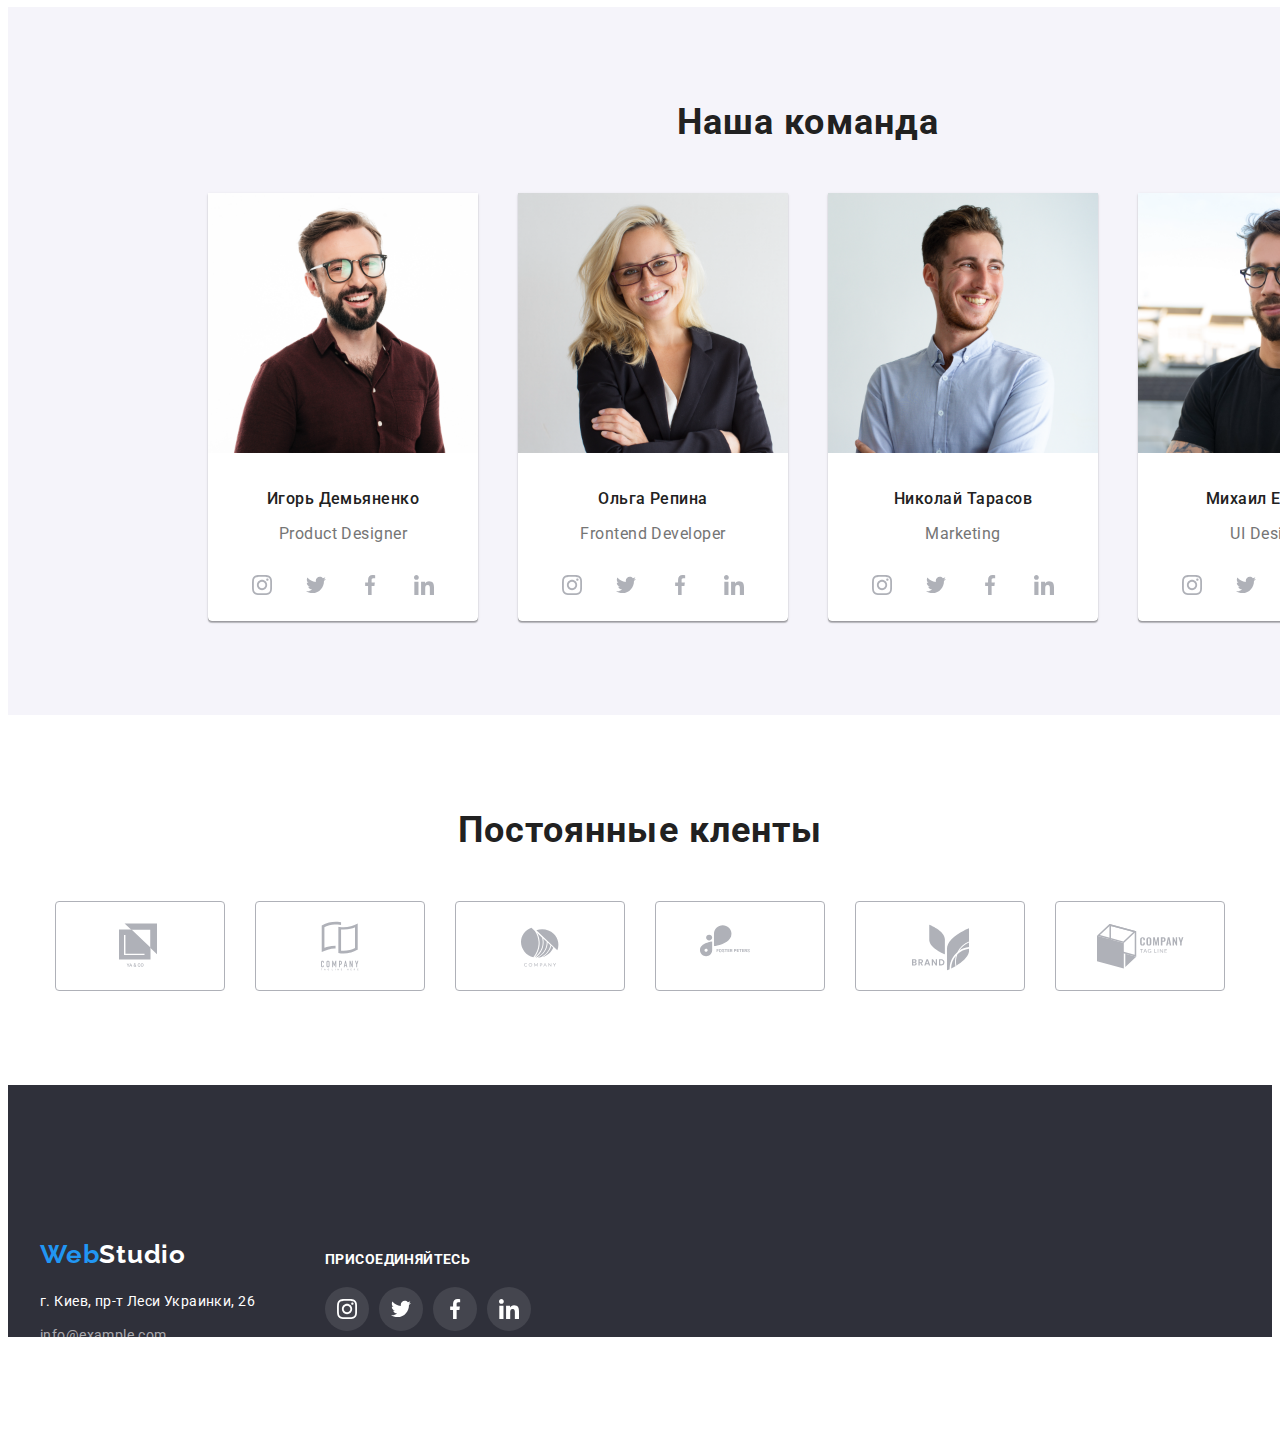
==== commit 8079c6fe: "опитмизировал подчеркивание синих линий в навбаре" ====
--- a/index.html
+++ b/index.html
@@ -32,7 +32,7 @@
                    
                        
                     
-                    <li class="item"><a class="link-portfolio" href="">Студия</a></li>
+                    <li class="item"><a class="link-portfolio studio" href="">Студия</a></li>
                     <li class="item"><a class="link-portfolio" href="portfolio.html">Портфолио</a></li>
                     <li class="item"><a class="link-portfolio" href="">Контакты</a></li>
                 </ul>
--- a/css/main.css
+++ b/css/main.css
@@ -1366,13 +1366,14 @@
   background-color: rgba(33, 150, 243, 0.9);
   opacity: 0;
   transform: translateY(100%);
-  transition: transform 250ms cubic-bezier(0.4, 0, 0.2, 1);
+  /* transition: transform 250ms cubic-bezier(0.4, 0, 0.2, 1); */
 
 }
 
 .card-portfolio:hover .product-thumb::before {
   transform: translateY(0);
   opacity: 1;
+  transition: transform 250ms cubic-bezier(0.4, 0, 0.2, 1);
 
 
 }
@@ -1393,6 +1394,7 @@
 .card-portfolio:hover .transition-text {
   opacity: 1;
   transform: translateY(0);
+  transition: transform 250ms cubic-bezier(0.4, 0, 0.2, 1);
 
 
 }
@@ -1452,6 +1454,31 @@
   border-radius: 2px;
   opacity: 0;
 }
+
+ .studio::before{
+   display: inline-block;
+   content: "";
+   position: absolute;
+   bottom: 0;
+   left: 0;
+   width: 48px;
+   height: 4px;
+   background-color: var(--accent-color);
+   border-radius: 2px;
+   opacity: 1;
+ }
+ .portfolio::before{
+   display: inline-block;
+   content: "";
+   position: absolute;
+   bottom: 0;
+   left: 0;
+   width: 48px;
+   height: 4px;
+   background-color: var(--accent-color);
+   border-radius: 2px;
+   opacity: 1;
+ }
 
 .link-portfolio:hover::before{
   opacity: 1;
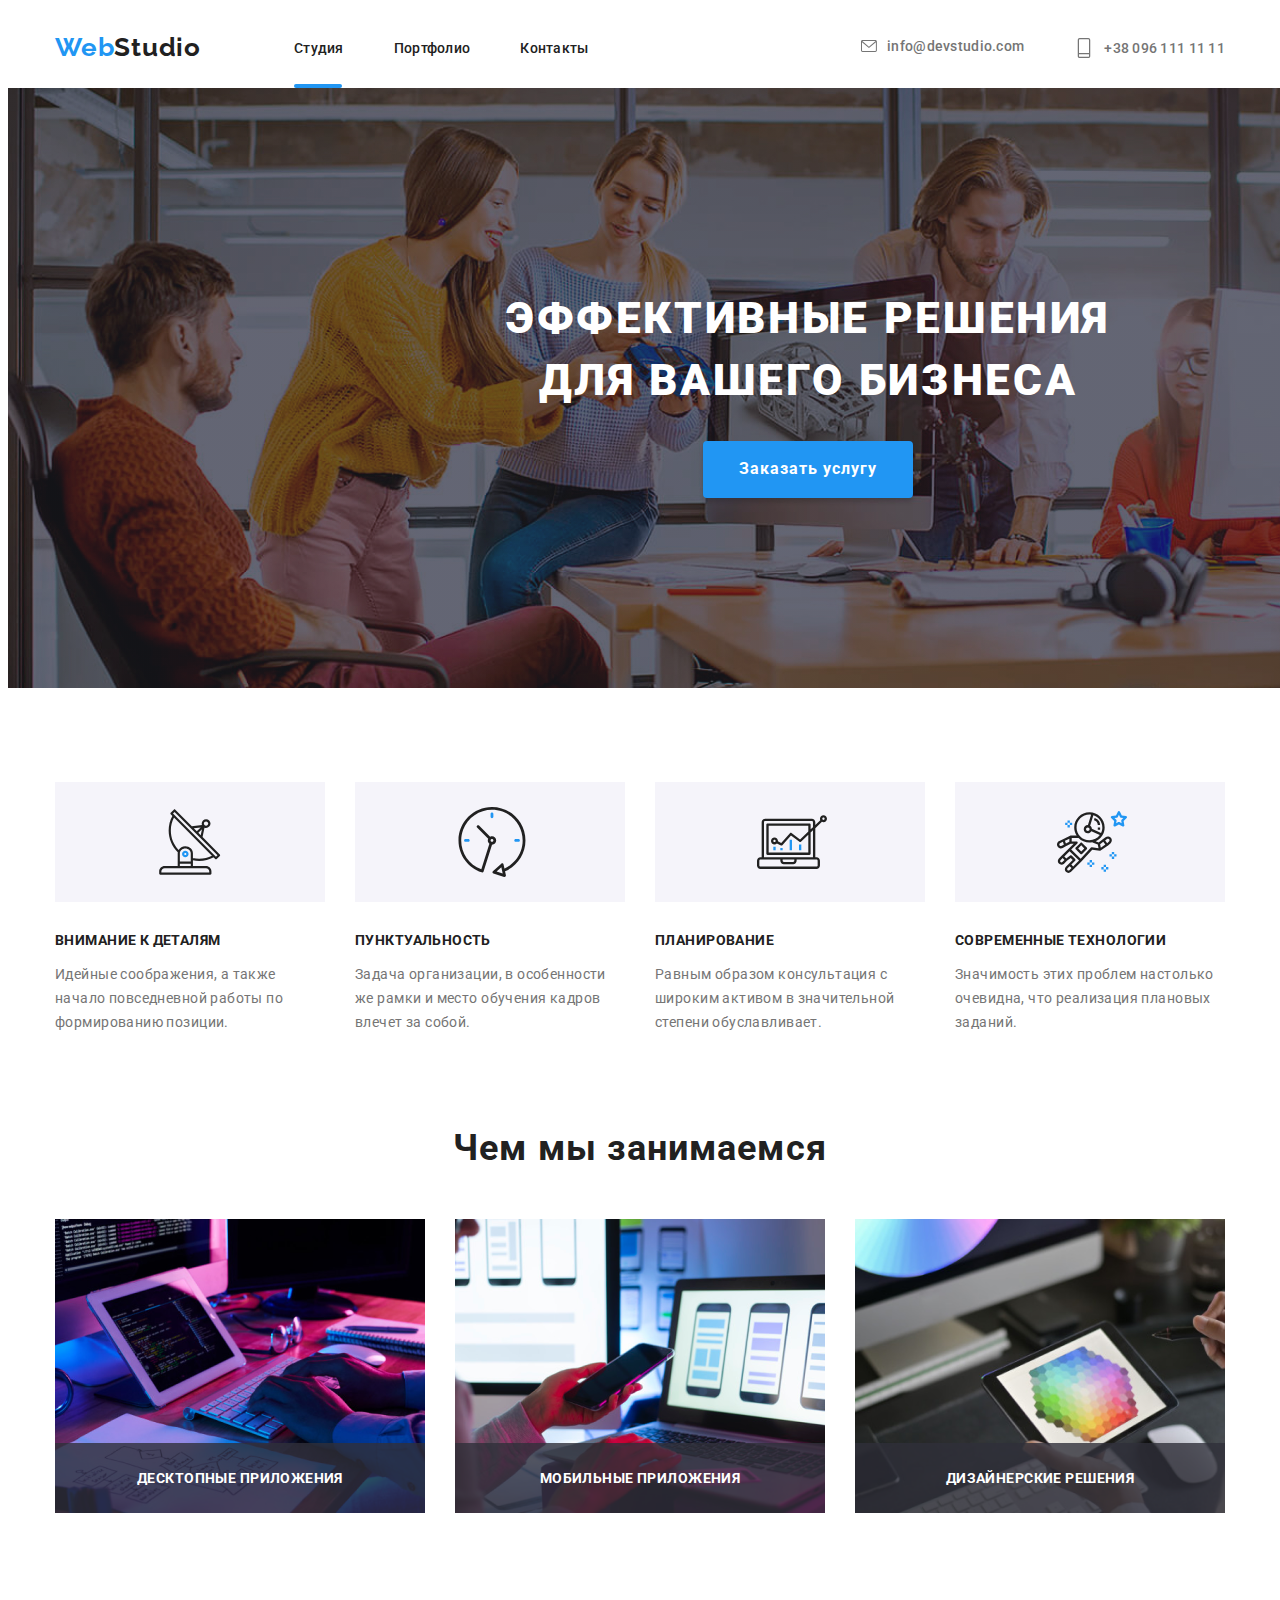
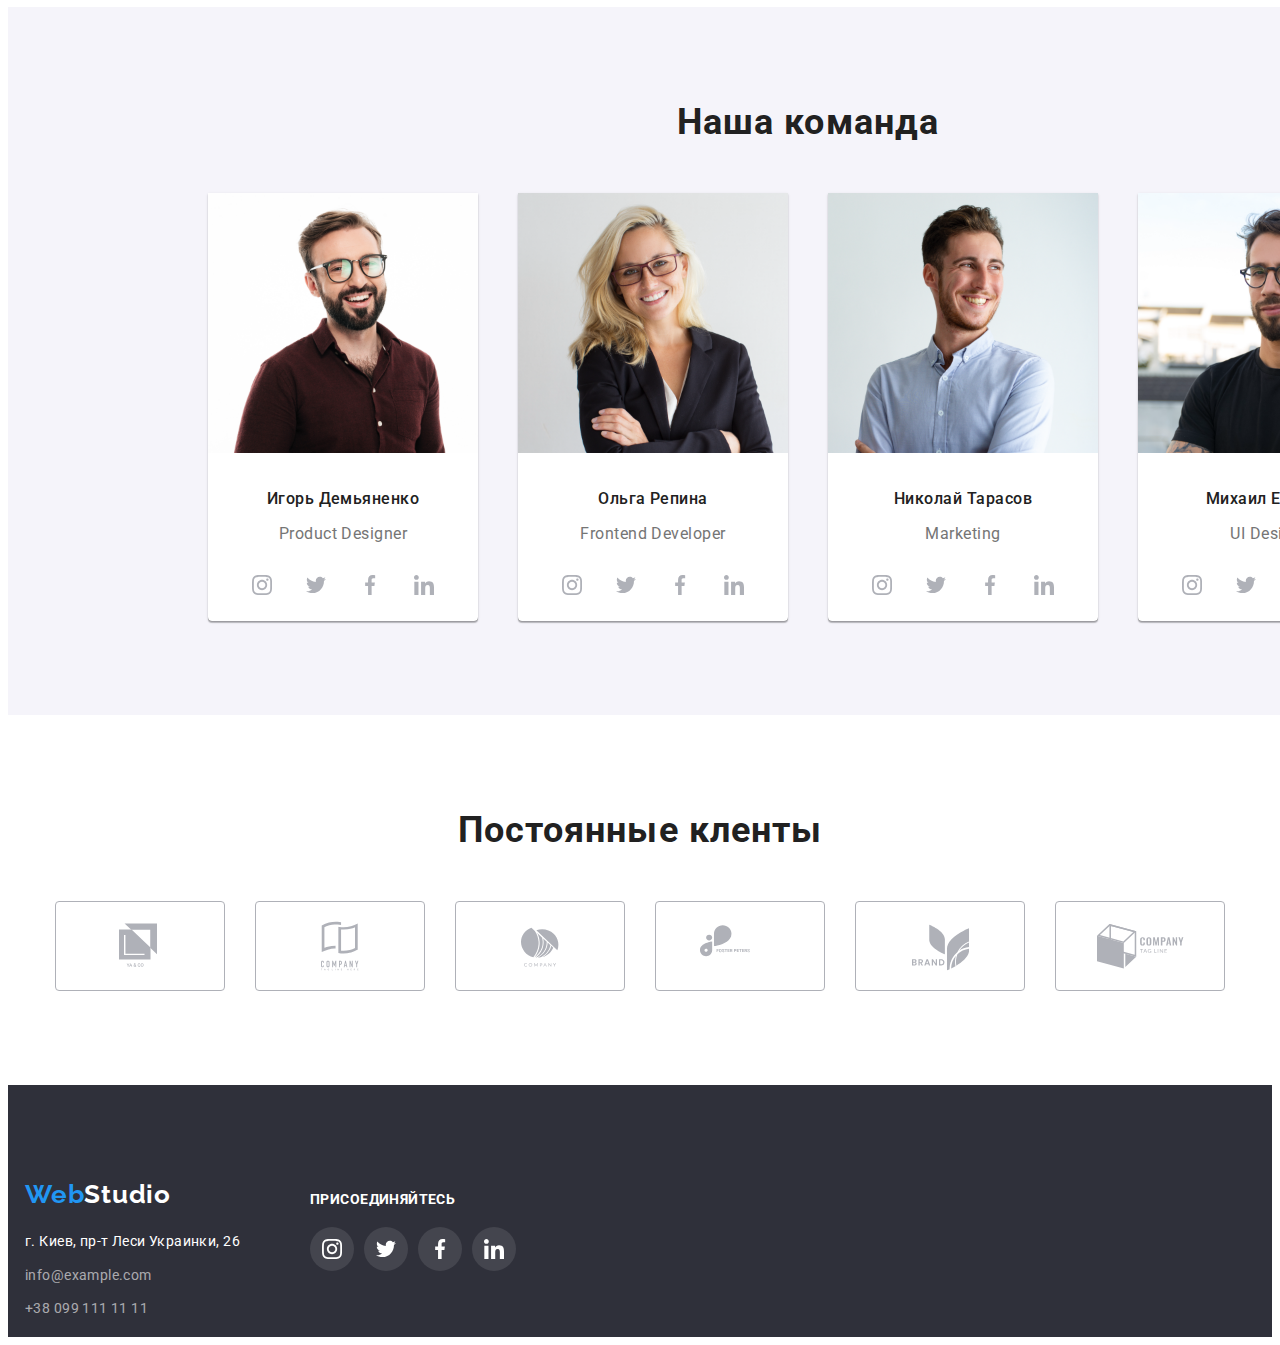
==== commit 5db231fc: "выровнял подвал" ====
--- a/index.html
+++ b/index.html
@@ -33,7 +33,7 @@
                        
                     
                     <li class="item"><a class="link-portfolio studio" href="">Студия</a></li>
-                    <li class="item"><a class="link-portfolio" href="portfolio.html">Портфолио</a></li>
+                    <li class="item"><a class="link-portfolio portfolio-index" href="portfolio.html">Портфолио</a></li>
                     <li class="item"><a class="link-portfolio" href="">Контакты</a></li>
                 </ul>
 
@@ -68,17 +68,7 @@
     <section class="hero overlay">
         <div class="container-no-padding-hero">
             <h1 class="hero-title">Эффективные решения для вашего бизнеса</h1>
-            <div class="backdrop is-hidden" data-modal>
-                 <div class="modal">
-                     <button class="close" data-modal-close>
-                        <svg class="icon-close">
-                            <use href="./img/svg/symbol-defs.svg#icon-close">
-
-                            </use>
-                        </svg>
-                     </button>
-                 </div>
-            </div>
+            
            
             <button class="hero-link" data-modal-open> Заказать услугу</button>
 
@@ -476,9 +466,10 @@
 </section>
 
    
-    <section class="footer-section">
+   
+   <section class="footer-section">
        
-            <footer class="footer container">
+            <footer class="footer">
                 <div class="adress">
                 <a class="footer-webstudio-link" href=""><span class="webstudio-span">Web</span><span
                         class="footer-webstudio-span-studio">Studio</span></a>
@@ -491,51 +482,60 @@
                    
                     <a class="address-contacts-phone" href="tel:+380991111111">+38 099 111 11 11</a>
                 </address>
+                </div>
+      
+          
+           <div class="join">
+            <h4 class="footer-joinup-title">Присоединяйтесь</h4>
+        
+            <ul class="list social-networks">
+                <li class="social-networks-item">
+                    <a class="footer-networks-link" href="https://instagram.com" target="blank" rel="noopener noreferer" aria-label="Instagram">
+                    <svg class="footer-networks-icons">
+                        <use href = "./img/svg/sprite.svg#instagram"></use>
+                    </svg>
+                    </a>
+
+                </li>
+                <li class="social-networks-item">
+                    <a class="footer-networks-link" href="https://twitter.com" target="blank" rel="noopener noreferer" aria-label="Twitter">
+                    <svg class="footer-networks-icons">
+                        <use href = "./img/svg/sprite.svg#twitter"></use>
+                    </svg>
+                    </a>
+                </li>
+                <li class="social-networks-item">
+                    <a class="footer-networks-link" href="https://facebook.com" target="blank" rel="noopener noreferer" aria-label="Facebook">
+                    <svg class="footer-networks-icons">
+                        <use href = "./img/svg/sprite.svg#facebook"></use>
+                    </svg>
+                    </a>
+                </li>
+                <li class="social-networks-item">
+                    <a class="footer-networks-link" href="https://linkedin.com" target="blank" rel="noopener noreferer" aria-label="linkedin">
+                    <svg class="footer-networks-icons">
+                        <use href = "./img/svg/sprite.svg#linkedin"></use>
+                    </svg>
+                    </a>
+                </li>
+            </ul>
+           
         </div>
-      
-           <div class="footer-title">
-           
-           </div> 
-        <div class="join">
-                <h4 class="footer-joinup-title">Присоединяйтесь</h4>
-            
-                <ul class="list social-networks">
-                    <li class="social-networks-item">
-                        <a class="footer-networks-link" href="https://instagram.com" target="blank" rel="noopener noreferer" aria-label="Instagram">
-                        <svg class="footer-networks-icons">
-                            <use href = "./img/svg/sprite.svg#instagram"></use>
-                        </svg>
-                        </a>
-
-                    </li>
-                    <li class="social-networks-item">
-                        <a class="footer-networks-link" href="https://twitter.com" target="blank" rel="noopener noreferer" aria-label="Twitter">
-                        <svg class="footer-networks-icons">
-                            <use href = "./img/svg/sprite.svg#twitter"></use>
-                        </svg>
-                        </a>
-                    </li>
-                    <li class="social-networks-item">
-                        <a class="footer-networks-link" href="https://facebook.com" target="blank" rel="noopener noreferer" aria-label="Facebook">
-                        <svg class="footer-networks-icons">
-                            <use href = "./img/svg/sprite.svg#facebook"></use>
-                        </svg>
-                        </a>
-                    </li>
-                    <li class="social-networks-item">
-                        <a class="footer-networks-link" href="https://linkedin.com" target="blank" rel="noopener noreferer" aria-label="linkedin">
-                        <svg class="footer-networks-icons">
-                            <use href = "./img/svg/sprite.svg#linkedin"></use>
-                        </svg>
-                        </a>
-                    </li>
-                </ul>
-               
-            </div>
             </footer>
        
     </section>
-
+    
+<div class="backdrop is-hidden" data-modal>
+                 <div class="modal">
+                     <button class="close" data-modal-close>
+                        <svg class="icon-close">
+                            <use href="./img/svg/symbol-defs.svg#icon-close">
+
+                            </use>
+                        </svg>
+                     </button>
+                 </div>
+            </div>
   
 
      <script src="./js/modal.js"></script>
--- a/css/main.css
+++ b/css/main.css
@@ -44,16 +44,20 @@
   --team-bcg-color: #f5f4fa;
   --footer-bcg: #2f303a;
   --address-mail: rgba(255, 255, 255, 0.6);
+  --time: 250ms;
+  --animate: cubic-bezier(0.4, 0, 0.2, 1);
 }
 
 
 /*/ здесь прописываем ховеры и фокусы /*/
 .link-portfolio:hover {
   color: var(--accent-color);
+  transition: all var(--time, --animate);
 }
 
 .link-portfolio:focus {
   color: var(--accent-color);
+  transition:  var(--time --animate);
 }
 
 /* section{
@@ -198,11 +202,13 @@
 
 .link-mail:hover {
   color: var(--accent-color);
+  transition: all var(--time, --animate);
 }
 
 .link-mail:hover .envelope,
 .link-mail:focus .envelope {
   fill: var(--accent-color);
+  transition: all var(--time, --animate);
 }
 
 .mail-envelope {
@@ -234,11 +240,13 @@
 
 .contacts-phone:hover {
   color: var(--accent-color);
+  transition: all var(--time, --animate);
 }
 
 .contacts-phone:hover .smartphone,
 .contacts-phone:focus .smartphone {
   fill: var(--accent-color);
+  transition: all var(--time, --animate);
 }
 
 /* закончили с элементами навбара */
@@ -326,11 +334,14 @@
   padding: 10px 32px;
   box-shadow: 0px 4px 4px rgba(0, 0, 0, 0.15); 
   
+  
 
 }
 
 button.hero-link{
   border: 4px solid var(--accent-color);
+  cursor: pointer;
+  
 }
 
 
@@ -661,11 +672,13 @@
 .social-networks-link:hover .social-networks-icons {
 
   fill: white;
+  transition: all var(--time, --animate);
 
 }
 
 .social-networks-link:hover {
   background-color: #2196F3;
+  transition: all var(--time, --animate);
 
 }
 
@@ -823,10 +836,12 @@
 
 .list-element:hover .logo {
   fill: #2196F3;
+  transition: all var(--time, --animate);
 }
 
 .list-element:hover .clients-link {
   border-color: #2196F3;
+  transition: all var(--time, --animate);
 }
 
 .list-element {
@@ -854,21 +869,27 @@
 .footer-section {
   background-color: #2f303a;
   height: 252px;
-
+  padding-top: 0;
+  padding-bottom: 0;
 }
 
 .footer {
 
   width: 1230px;
-  height: 252px;
+  margin-bottom: 0;
   margin-right: auto;
   margin-left: auto;
-  padding-top: 60px;
-
-  padding-bottom: 161px;
-  display: flex;
-}
-
+  display: flex;
+}
+
+.footer-portfolio{
+  padding-top: 94px;
+width: 1230px;
+margin-bottom: 0;
+margin-right: auto;
+margin-left: auto;
+display: flex;
+}
 .container-no-padding {
   width: 1200px;
   padding-right: 15px;
@@ -1010,6 +1031,7 @@
 .footer-networks-link:hover,
 .footer-networks-link:focus {
   background-color: #2196F3;
+  transition: all var(--time, --animate);
 }
 
 
@@ -1027,10 +1049,12 @@
 
 .link-portfolio:hover {
   color: var(--accent-color);
+  transition: all var(--time, --animate);
 }
 
 .link-portfolio:focus {
   color: var(--accent-color);
+  transition: all var(--time, --animate);
 }
 
 
@@ -1085,6 +1109,7 @@
 
 .button-item {
   margin-right: 8px;
+  cursor: pointer;
 }
 
 .button-items {
@@ -1106,6 +1131,7 @@
   letter-spacing: 0.03em;
 
   color: #212121;
+
 
 }
 
@@ -1218,26 +1244,31 @@
 .button-items-all:hover {
   background-color: #2196F3;
   color: white;
+  transition: all var(--time, --animate);
 }
 
 .button-items-website:hover {
   background-color: #2196F3;
   color: white;
+  transition: all var(--time, --animate);
 }
 
 .button-items-apps:hover {
   background-color: #2196F3;
   color: white;
+  transition: all var(--time, --animate);
 }
 
 .button-items-disign:hover {
   background-color: #2196F3;
   color: white;
+  transition: all var(--time, --animate);
 }
 
 .button-items-marketing:hover {
   background-color: #2196F3;
   color: white;
+  transition: all var(--time, --animate);
 }
 
 /* картинки */
@@ -1330,7 +1361,7 @@
   letter-spacing: 0.03em;
 
   color: #757575;
-  margin-left: 24px;
+  padding-left: 24px;
   margin-top: 0;
   margin-bottom: 20px;
 }
@@ -1342,6 +1373,7 @@
   border: 1px solid #EEEEEE;
   box-sizing: border-box;
   box-shadow: 0px 1px 1px rgba(0, 0, 0, 0.12), 0px 4px 4px rgba(0, 0, 0, 0.06), 1px 4px 6px rgba(0, 0, 0, 0.16);
+  transition: all var(--time, --animate);
 
 }
 
@@ -1373,8 +1405,8 @@
 .card-portfolio:hover .product-thumb::before {
   transform: translateY(0);
   opacity: 1;
-  transition: transform 250ms cubic-bezier(0.4, 0, 0.2, 1);
-
+  /* transition: transform 250ms cubic-bezier(0.4, 0, 0.2, 1); */
+  transition: all var(--time, --animate);
 
 }
 
@@ -1394,7 +1426,8 @@
 .card-portfolio:hover .transition-text {
   opacity: 1;
   transform: translateY(0);
-  transition: transform 250ms cubic-bezier(0.4, 0, 0.2, 1);
+  /* transition: transform 250ms cubic-bezier(0.4, 0, 0.2, 1); */
+  transition: all var(--time, --animate);
 
 
 }
@@ -1473,7 +1506,7 @@
    position: absolute;
    bottom: 0;
    left: 0;
-   width: 48px;
+   width: 78px;
    height: 4px;
    background-color: var(--accent-color);
    border-radius: 2px;
@@ -1482,6 +1515,23 @@
 
 .link-portfolio:hover::before{
   opacity: 1;
+  transition: all var(--time, --animate);
+}
+.portfolio-index::before{
+   display: inline-block;
+   content: "";
+   position: absolute;
+   bottom: 0;
+   left: 0;
+   width: 78px;
+   height: 4px;
+   background-color: var(--accent-color);
+   border-radius: 2px;
+   opacity: 0;
+}
+.portfolio-index:hover::before{
+  opacity: 1;
+  transition: all var(--time, --animate);
 }
 
 .hero{
@@ -1489,8 +1539,10 @@
 }
 .backdrop{
   position: absolute;
-  top: 0;
-  left: 0;
+  top: 50%;
+  left: 50%;
+  transform: translate(-50%, -50%);
+  
   width: 1600px;
   height: 1024px;
   background: rgba(0, 0, 0, 0.2);
@@ -1520,6 +1572,7 @@
   right: 0;
   border: 1px solid white;
   background-color: #fff;
+  cursor: pointer;
  
 }
 
